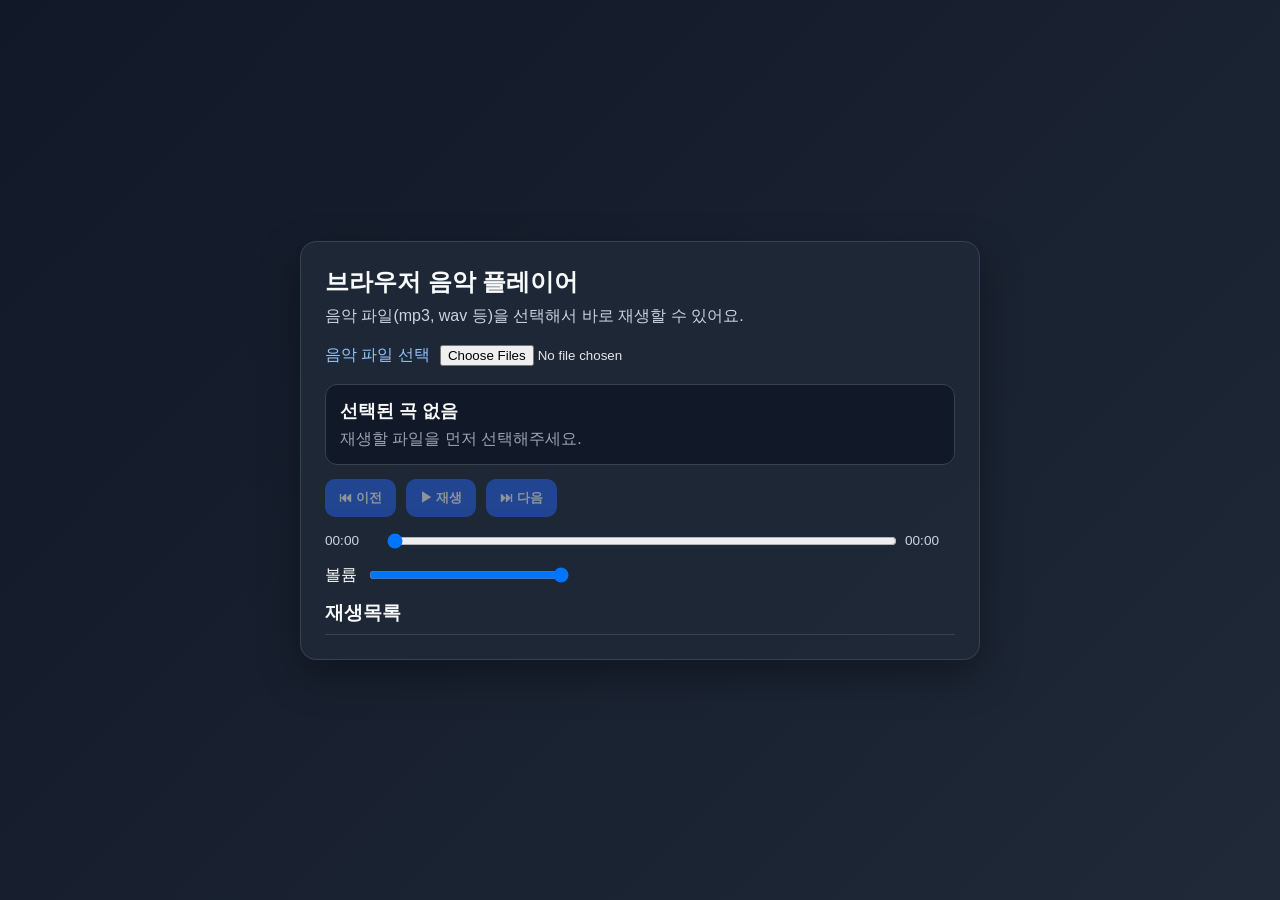
==== index.html @ d80be322 "Add files via upload" ====
<!doctype html>
<html lang="ko">
  <head>
    <meta charset="UTF-8" />
    <meta name="viewport" content="width=device-width, initial-scale=1.0" />
    <title>Browser Music Player</title>
    <link rel="stylesheet" href="./style.css" />
  </head>
  <body>
    <main class="player">
      <h1>브라우저 음악 플레이어</h1>
      <p class="hint">음악 파일(mp3, wav 등)을 선택해서 바로 재생할 수 있어요.</p>

      <label class="file-picker">
        <span>음악 파일 선택</span>
        <input id="fileInput" type="file" accept="audio/*" multiple />
      </label>

      <section class="now-playing">
        <h2 id="trackTitle">선택된 곡 없음</h2>
        <p id="trackMeta">재생할 파일을 먼저 선택해주세요.</p>
      </section>

      <section class="controls">
        <button id="prevBtn" type="button">⏮ 이전</button>
        <button id="playPauseBtn" type="button">▶ 재생</button>
        <button id="nextBtn" type="button">⏭ 다음</button>
      </section>

      <section class="timeline">
        <span id="currentTime">00:00</span>
        <input id="progress" type="range" min="0" max="100" value="0" />
        <span id="duration">00:00</span>
      </section>

      <section class="volume-wrap">
        <label for="volume">볼륨</label>
        <input id="volume" type="range" min="0" max="1" step="0.01" value="1" />
      </section>

      <section class="playlist-wrap">
        <h3>재생목록</h3>
        <ul id="playlist"></ul>
      </section>
    </main>

    <script src="./app.js"></script>
  </body>
</html>
---- style.css ----
* {
  box-sizing: border-box;
}

body {
  margin: 0;
  font-family: -apple-system, BlinkMacSystemFont, "Segoe UI", Roboto, sans-serif;
  background: linear-gradient(135deg, #111827, #1f2937);
  color: #f9fafb;
  min-height: 100vh;
  display: grid;
  place-items: center;
  padding: 20px;
}

.player {
  width: min(680px, 100%);
  background: rgba(31, 41, 55, 0.9);
  border: 1px solid #374151;
  border-radius: 16px;
  padding: 24px;
  box-shadow: 0 15px 40px rgba(0, 0, 0, 0.35);
}

h1 {
  margin: 0 0 8px;
  font-size: 1.5rem;
}

.hint {
  margin: 0 0 18px;
  color: #cbd5e1;
}

.file-picker {
  display: inline-flex;
  align-items: center;
  gap: 10px;
  margin-bottom: 18px;
  cursor: pointer;
  color: #93c5fd;
}

.file-picker input {
  color: #e5e7eb;
}

.now-playing {
  background: #111827;
  border: 1px solid #374151;
  border-radius: 12px;
  padding: 14px;
  margin-bottom: 14px;
}

.now-playing h2 {
  margin: 0 0 6px;
  font-size: 1.1rem;
}

.now-playing p {
  margin: 0;
  color: #9ca3af;
}

.controls {
  display: flex;
  gap: 10px;
  margin-bottom: 14px;
}

.controls button {
  border: 0;
  border-radius: 10px;
  padding: 10px 14px;
  cursor: pointer;
  font-weight: 600;
  background: #2563eb;
  color: #fff;
}

.controls button:disabled {
  opacity: 0.5;
  cursor: not-allowed;
}

.timeline {
  display: grid;
  grid-template-columns: 50px 1fr 50px;
  align-items: center;
  gap: 10px;
  margin-bottom: 14px;
  font-size: 0.85rem;
  color: #cbd5e1;
}

.timeline input {
  width: 100%;
}

.volume-wrap {
  display: flex;
  align-items: center;
  gap: 10px;
  margin-bottom: 14px;
}

.volume-wrap input {
  width: 200px;
}

.playlist-wrap h3 {
  margin: 0 0 8px;
}

#playlist {
  margin: 0;
  padding: 0;
  list-style: none;
  border-top: 1px solid #374151;
}

#playlist li {
  display: flex;
  justify-content: space-between;
  gap: 12px;
  padding: 10px 4px;
  border-bottom: 1px solid #374151;
  cursor: pointer;
  color: #e5e7eb;
}

#playlist li.active {
  color: #60a5fa;
  font-weight: 700;
}

.track-time {
  color: #94a3b8;
  font-size: 0.85rem;
}
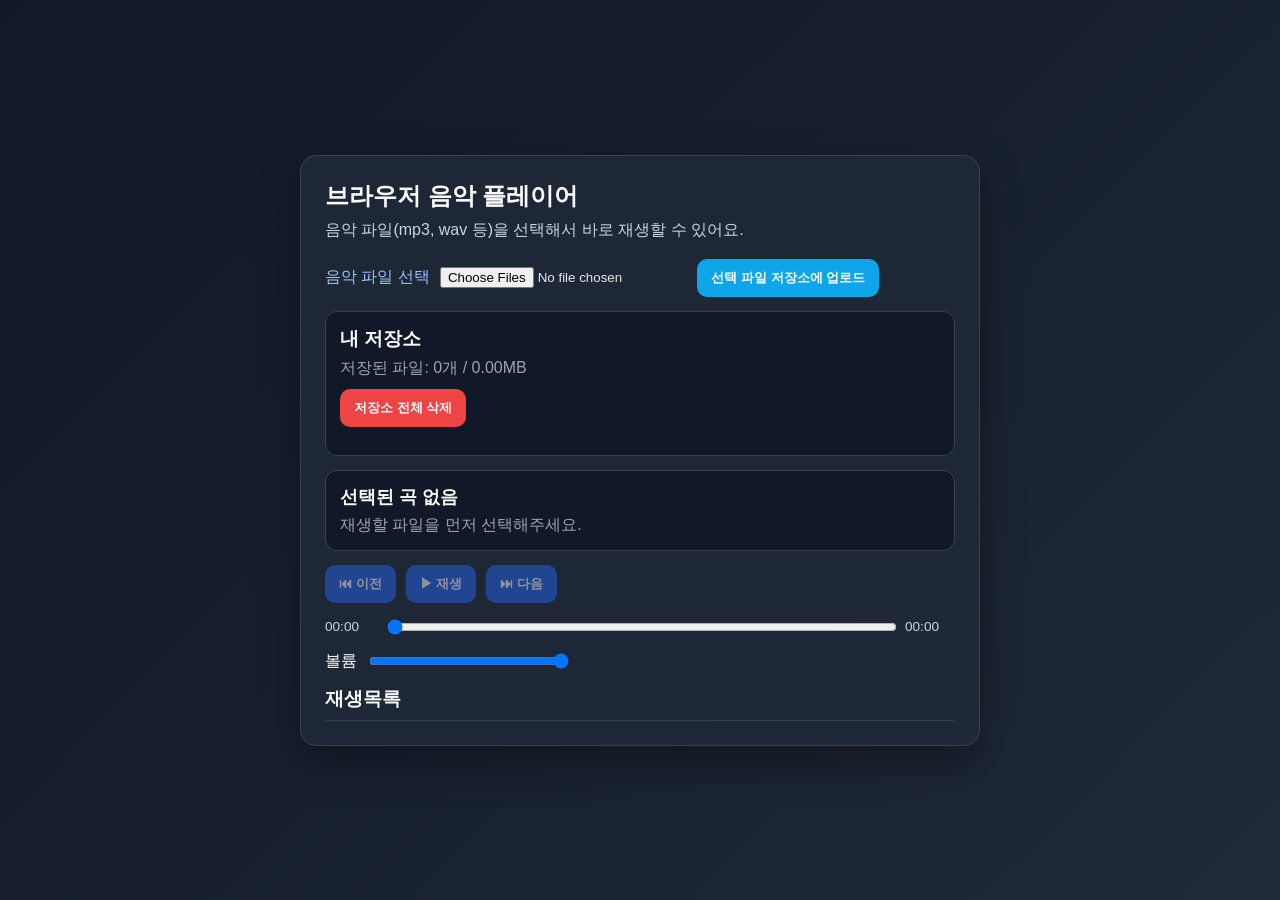
==== commit 1819b25e: "Add files via upload" ====
--- a/index.html
+++ b/index.html
@@ -15,6 +15,13 @@
         <span>음악 파일 선택</span>
         <input id="fileInput" type="file" accept="audio/*" multiple />
       </label>
+      <button id="saveToStorageBtn" class="secondary-btn" type="button">선택 파일 저장소에 업로드</button>
+
+      <section class="storage-panel">
+        <h3>내 저장소</h3>
+        <p id="storageInfo">저장된 파일: 0개 / 0.00MB</p>
+        <button id="clearStorageBtn" class="danger-btn" type="button">저장소 전체 삭제</button>
+      </section>
 
       <section class="now-playing">
         <h2 id="trackTitle">선택된 곡 없음</h2>
--- a/style.css
+++ b/style.css
@@ -36,13 +36,50 @@
   display: inline-flex;
   align-items: center;
   gap: 10px;
-  margin-bottom: 18px;
+  margin-bottom: 10px;
   cursor: pointer;
   color: #93c5fd;
 }
 
 .file-picker input {
   color: #e5e7eb;
+}
+
+.secondary-btn,
+.danger-btn {
+  border: 0;
+  border-radius: 10px;
+  padding: 10px 14px;
+  cursor: pointer;
+  font-weight: 600;
+  margin-bottom: 14px;
+}
+
+.secondary-btn {
+  background: #0ea5e9;
+  color: #fff;
+}
+
+.danger-btn {
+  background: #ef4444;
+  color: #fff;
+}
+
+.storage-panel {
+  background: #111827;
+  border: 1px solid #374151;
+  border-radius: 12px;
+  padding: 14px;
+  margin-bottom: 14px;
+}
+
+.storage-panel h3 {
+  margin: 0 0 6px;
+}
+
+.storage-panel p {
+  margin: 0 0 10px;
+  color: #9ca3af;
 }
 
 .now-playing {
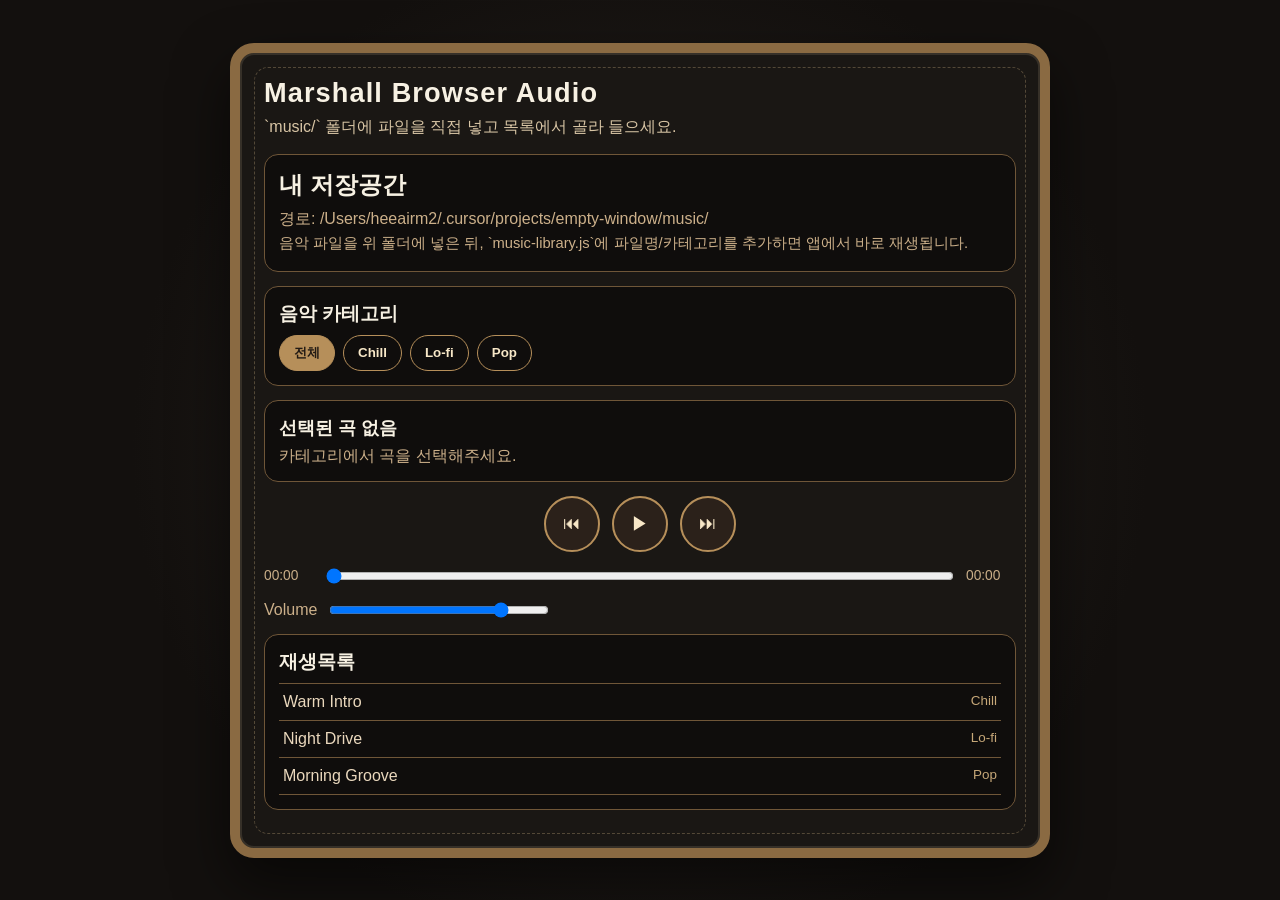
==== commit c8b40681: "Add files via upload" ====
--- a/index.html
+++ b/index.html
@@ -3,35 +3,38 @@
   <head>
     <meta charset="UTF-8" />
     <meta name="viewport" content="width=device-width, initial-scale=1.0" />
-    <title>Browser Music Player</title>
+    <title>Marshall Style Browser Player</title>
     <link rel="stylesheet" href="./style.css" />
   </head>
   <body>
-    <main class="player">
-      <h1>브라우저 음악 플레이어</h1>
-      <p class="hint">음악 파일(mp3, wav 등)을 선택해서 바로 재생할 수 있어요.</p>
+    <main class="speaker">
+      <header class="speaker-top">
+        <h1>Marshall Browser Audio</h1>
+        <p class="hint">`music/` 폴더에 파일을 직접 넣고 목록에서 골라 들으세요.</p>
+      </header>
 
-      <label class="file-picker">
-        <span>음악 파일 선택</span>
-        <input id="fileInput" type="file" accept="audio/*" multiple />
-      </label>
-      <button id="saveToStorageBtn" class="secondary-btn" type="button">선택 파일 저장소에 업로드</button>
-
-      <section class="storage-panel">
-        <h3>내 저장소</h3>
-        <p id="storageInfo">저장된 파일: 0개 / 0.00MB</p>
-        <button id="clearStorageBtn" class="danger-btn" type="button">저장소 전체 삭제</button>
+      <section class="storage-box">
+        <h2>내 저장공간</h2>
+        <p id="storagePath">경로: /Users/heeairm2/.cursor/projects/empty-window/music/</p>
+        <p class="storage-tip">
+          음악 파일을 위 폴더에 넣은 뒤, `music-library.js`에 파일명/카테고리를 추가하면 앱에서 바로 재생됩니다.
+        </p>
       </section>
 
-      <section class="now-playing">
+      <section class="category-box">
+        <h3>음악 카테고리</h3>
+        <div id="categoryButtons" class="categories"></div>
+      </section>
+
+      <section class="display-panel">
         <h2 id="trackTitle">선택된 곡 없음</h2>
-        <p id="trackMeta">재생할 파일을 먼저 선택해주세요.</p>
+        <p id="trackMeta">카테고리에서 곡을 선택해주세요.</p>
       </section>
 
       <section class="controls">
-        <button id="prevBtn" type="button">⏮ 이전</button>
-        <button id="playPauseBtn" type="button">▶ 재생</button>
-        <button id="nextBtn" type="button">⏭ 다음</button>
+        <button id="prevBtn" type="button">⏮</button>
+        <button id="playPauseBtn" type="button">▶</button>
+        <button id="nextBtn" type="button">⏭</button>
       </section>
 
       <section class="timeline">
@@ -40,9 +43,9 @@
         <span id="duration">00:00</span>
       </section>
 
-      <section class="volume-wrap">
-        <label for="volume">볼륨</label>
-        <input id="volume" type="range" min="0" max="1" step="0.01" value="1" />
+      <section class="knobs">
+        <label for="volume">Volume</label>
+        <input id="volume" type="range" min="0" max="1" step="0.01" value="0.8" />
       </section>
 
       <section class="playlist-wrap">
@@ -51,6 +54,7 @@
       </section>
     </main>
 
+    <script src="./music-library.js"></script>
     <script src="./app.js"></script>
   </body>
 </html>
--- a/style.css
+++ b/style.css
@@ -4,120 +4,122 @@
 
 body {
   margin: 0;
-  font-family: -apple-system, BlinkMacSystemFont, "Segoe UI", Roboto, sans-serif;
-  background: linear-gradient(135deg, #111827, #1f2937);
-  color: #f9fafb;
+  font-family: "Arial", sans-serif;
   min-height: 100vh;
   display: grid;
   place-items: center;
-  padding: 20px;
+  background: radial-gradient(circle at center, #2a2521 0%, #13100e 65%);
+  color: #f7f1e3;
+  padding: 24px;
 }
 
-.player {
-  width: min(680px, 100%);
-  background: rgba(31, 41, 55, 0.9);
-  border: 1px solid #374151;
-  border-radius: 16px;
+.speaker {
+  width: min(820px, 100%);
+  background: #1a1714;
+  border: 10px solid #8a6a42;
+  border-radius: 24px;
   padding: 24px;
-  box-shadow: 0 15px 40px rgba(0, 0, 0, 0.35);
+  box-shadow: 0 25px 55px rgba(0, 0, 0, 0.55), inset 0 0 0 2px rgba(255, 231, 183, 0.12);
+  position: relative;
 }
 
-h1 {
-  margin: 0 0 8px;
-  font-size: 1.5rem;
+.speaker::before {
+  content: "";
+  position: absolute;
+  inset: 14px;
+  border-radius: 14px;
+  border: 1px dashed rgba(255, 220, 160, 0.25);
+  pointer-events: none;
+}
+
+.speaker-top h1 {
+  margin: 0;
+  font-size: 1.7rem;
+  letter-spacing: 0.04em;
 }
 
 .hint {
-  margin: 0 0 18px;
-  color: #cbd5e1;
+  margin: 8px 0 16px;
+  color: #d8c5a5;
 }
 
-.file-picker {
-  display: inline-flex;
-  align-items: center;
-  gap: 10px;
-  margin-bottom: 10px;
-  cursor: pointer;
-  color: #93c5fd;
-}
-
-.file-picker input {
-  color: #e5e7eb;
-}
-
-.secondary-btn,
-.danger-btn {
-  border: 0;
-  border-radius: 10px;
-  padding: 10px 14px;
-  cursor: pointer;
-  font-weight: 600;
-  margin-bottom: 14px;
-}
-
-.secondary-btn {
-  background: #0ea5e9;
-  color: #fff;
-}
-
-.danger-btn {
-  background: #ef4444;
-  color: #fff;
-}
-
-.storage-panel {
-  background: #111827;
-  border: 1px solid #374151;
-  border-radius: 12px;
+.storage-box,
+.category-box,
+.display-panel,
+.playlist-wrap {
+  background: #0f0d0c;
+  border: 1px solid #6f5638;
+  border-radius: 14px;
   padding: 14px;
   margin-bottom: 14px;
 }
 
-.storage-panel h3 {
-  margin: 0 0 6px;
+.storage-box h2,
+.category-box h3,
+.playlist-wrap h3 {
+  margin: 0 0 8px;
 }
 
-.storage-panel p {
-  margin: 0 0 10px;
-  color: #9ca3af;
+.storage-box p {
+  margin: 4px 0;
+  color: #ccb08a;
 }
 
-.now-playing {
-  background: #111827;
-  border: 1px solid #374151;
-  border-radius: 12px;
-  padding: 14px;
-  margin-bottom: 14px;
+.storage-tip {
+  font-size: 0.92rem;
 }
 
-.now-playing h2 {
-  margin: 0 0 6px;
-  font-size: 1.1rem;
+.categories {
+  display: flex;
+  flex-wrap: wrap;
+  gap: 8px;
 }
 
-.now-playing p {
+.categories button {
+  border: 1px solid #b68f5a;
+  border-radius: 999px;
+  background: transparent;
+  color: #f7e7c7;
+  padding: 8px 14px;
+  cursor: pointer;
+  font-weight: 600;
+}
+
+.categories button.active {
+  background: #b68f5a;
+  color: #221a14;
+}
+
+.display-panel h2 {
+  margin: 0 0 6px;
+  font-size: 1.15rem;
+}
+
+.display-panel p {
   margin: 0;
-  color: #9ca3af;
+  color: #ccb08a;
 }
 
 .controls {
   display: flex;
-  gap: 10px;
+  justify-content: center;
+  gap: 12px;
   margin-bottom: 14px;
 }
 
 .controls button {
-  border: 0;
-  border-radius: 10px;
-  padding: 10px 14px;
+  width: 56px;
+  height: 56px;
+  border-radius: 50%;
+  border: 2px solid #b68f5a;
+  background: #2b211a;
+  color: #f7e7c7;
+  font-size: 1.1rem;
   cursor: pointer;
-  font-weight: 600;
-  background: #2563eb;
-  color: #fff;
 }
 
 .controls button:disabled {
-  opacity: 0.5;
+  opacity: 0.4;
   cursor: not-allowed;
 }
 
@@ -127,52 +129,47 @@
   align-items: center;
   gap: 10px;
   margin-bottom: 14px;
-  font-size: 0.85rem;
-  color: #cbd5e1;
+  color: #ccb08a;
+  font-size: 0.86rem;
 }
 
-.timeline input {
-  width: 100%;
-}
-
-.volume-wrap {
+.knobs {
   display: flex;
   align-items: center;
   gap: 10px;
   margin-bottom: 14px;
+  color: #ccb08a;
 }
 
-.volume-wrap input {
-  width: 200px;
-}
-
-.playlist-wrap h3 {
-  margin: 0 0 8px;
+#volume {
+  width: 220px;
 }
 
 #playlist {
   margin: 0;
   padding: 0;
   list-style: none;
-  border-top: 1px solid #374151;
+  border-top: 1px solid #6f5638;
+  max-height: 240px;
+  overflow: auto;
 }
 
 #playlist li {
+  padding: 9px 4px;
   display: flex;
   justify-content: space-between;
-  gap: 12px;
-  padding: 10px 4px;
-  border-bottom: 1px solid #374151;
+  gap: 10px;
+  border-bottom: 1px solid #6f5638;
+  color: #ead8bd;
   cursor: pointer;
-  color: #e5e7eb;
 }
 
 #playlist li.active {
-  color: #60a5fa;
-  font-weight: 700;
+  background: rgba(182, 143, 90, 0.2);
+  color: #ffe7be;
 }
 
 .track-time {
-  color: #94a3b8;
-  font-size: 0.85rem;
+  font-size: 0.84rem;
+  color: #c7a879;
 }
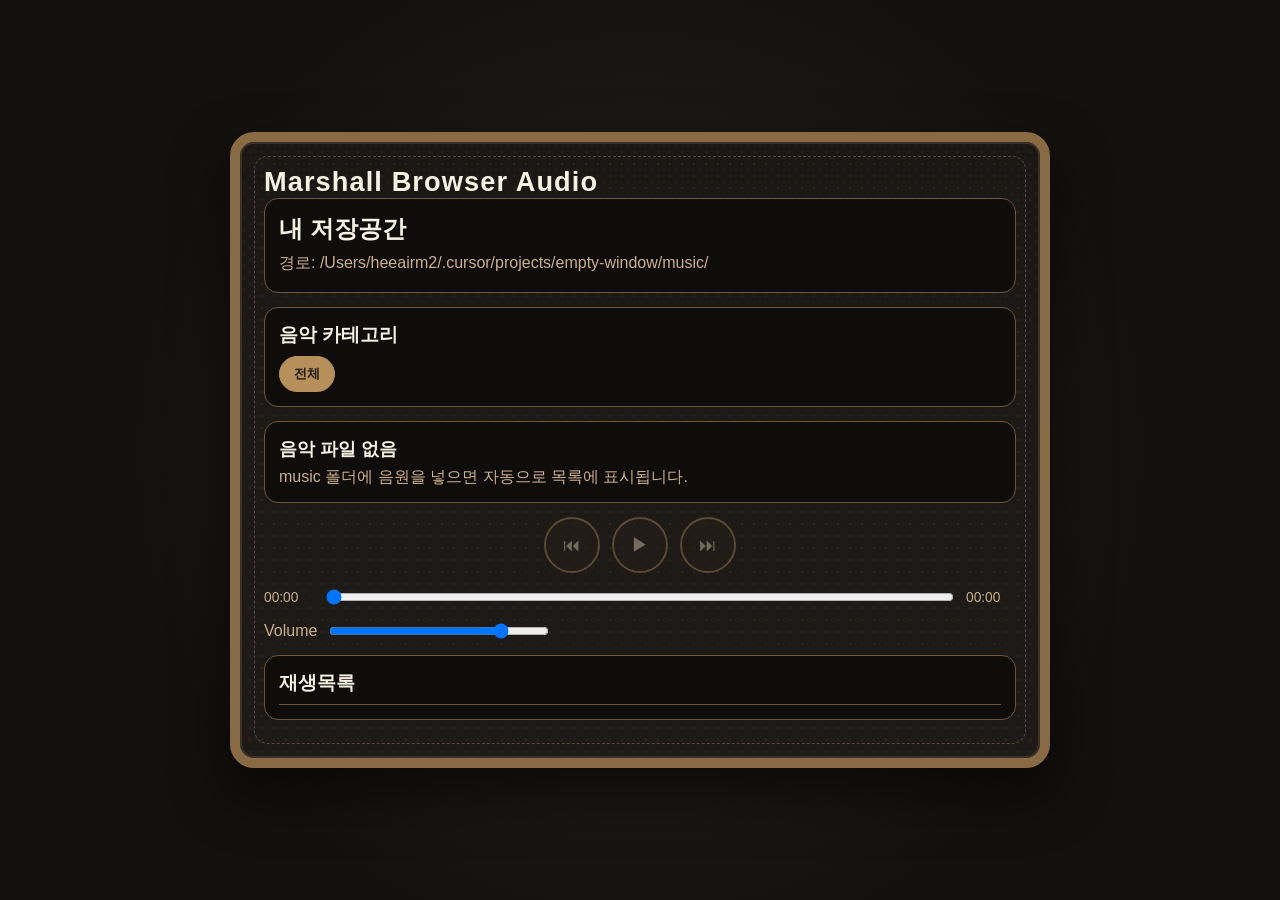
==== commit ab9acf28: "Add files via upload" ====
--- a/index.html
+++ b/index.html
@@ -10,15 +10,11 @@
     <main class="speaker">
       <header class="speaker-top">
         <h1>Marshall Browser Audio</h1>
-        <p class="hint">`music/` 폴더에 파일을 직접 넣고 목록에서 골라 들으세요.</p>
       </header>
 
       <section class="storage-box">
         <h2>내 저장공간</h2>
         <p id="storagePath">경로: /Users/heeairm2/.cursor/projects/empty-window/music/</p>
-        <p class="storage-tip">
-          음악 파일을 위 폴더에 넣은 뒤, `music-library.js`에 파일명/카테고리를 추가하면 앱에서 바로 재생됩니다.
-        </p>
       </section>
 
       <section class="category-box">
@@ -54,7 +50,6 @@
       </section>
     </main>
 
-    <script src="./music-library.js"></script>
     <script src="./app.js"></script>
   </body>
 </html>
--- a/style.css
+++ b/style.css
@@ -21,6 +21,7 @@
   padding: 24px;
   box-shadow: 0 25px 55px rgba(0, 0, 0, 0.55), inset 0 0 0 2px rgba(255, 231, 183, 0.12);
   position: relative;
+  overflow: hidden;
 }
 
 .speaker::before {
@@ -30,17 +31,32 @@
   border-radius: 14px;
   border: 1px dashed rgba(255, 220, 160, 0.25);
   pointer-events: none;
+  z-index: 1;
+}
+
+.speaker::after {
+  content: "";
+  position: absolute;
+  inset: 0;
+  background:
+    radial-gradient(circle at 10px 10px, rgba(220, 195, 148, 0.16) 0 1.4px, rgba(0, 0, 0, 0) 1.6px) 0 0 / 12px 12px,
+    radial-gradient(circle at 4px 4px, rgba(12, 10, 9, 0.9) 0 2px, rgba(0, 0, 0, 0) 2.1px) 0 0 / 12px 12px,
+    linear-gradient(180deg, rgba(0, 0, 0, 0.25), rgba(255, 255, 255, 0.03));
+  opacity: 0.35;
+  mix-blend-mode: screen;
+  pointer-events: none;
+  z-index: 0;
+}
+
+.speaker > * {
+  position: relative;
+  z-index: 2;
 }
 
 .speaker-top h1 {
   margin: 0;
   font-size: 1.7rem;
   letter-spacing: 0.04em;
-}
-
-.hint {
-  margin: 8px 0 16px;
-  color: #d8c5a5;
 }
 
 .storage-box,
@@ -63,10 +79,6 @@
 .storage-box p {
   margin: 4px 0;
   color: #ccb08a;
-}
-
-.storage-tip {
-  font-size: 0.92rem;
 }
 
 .categories {
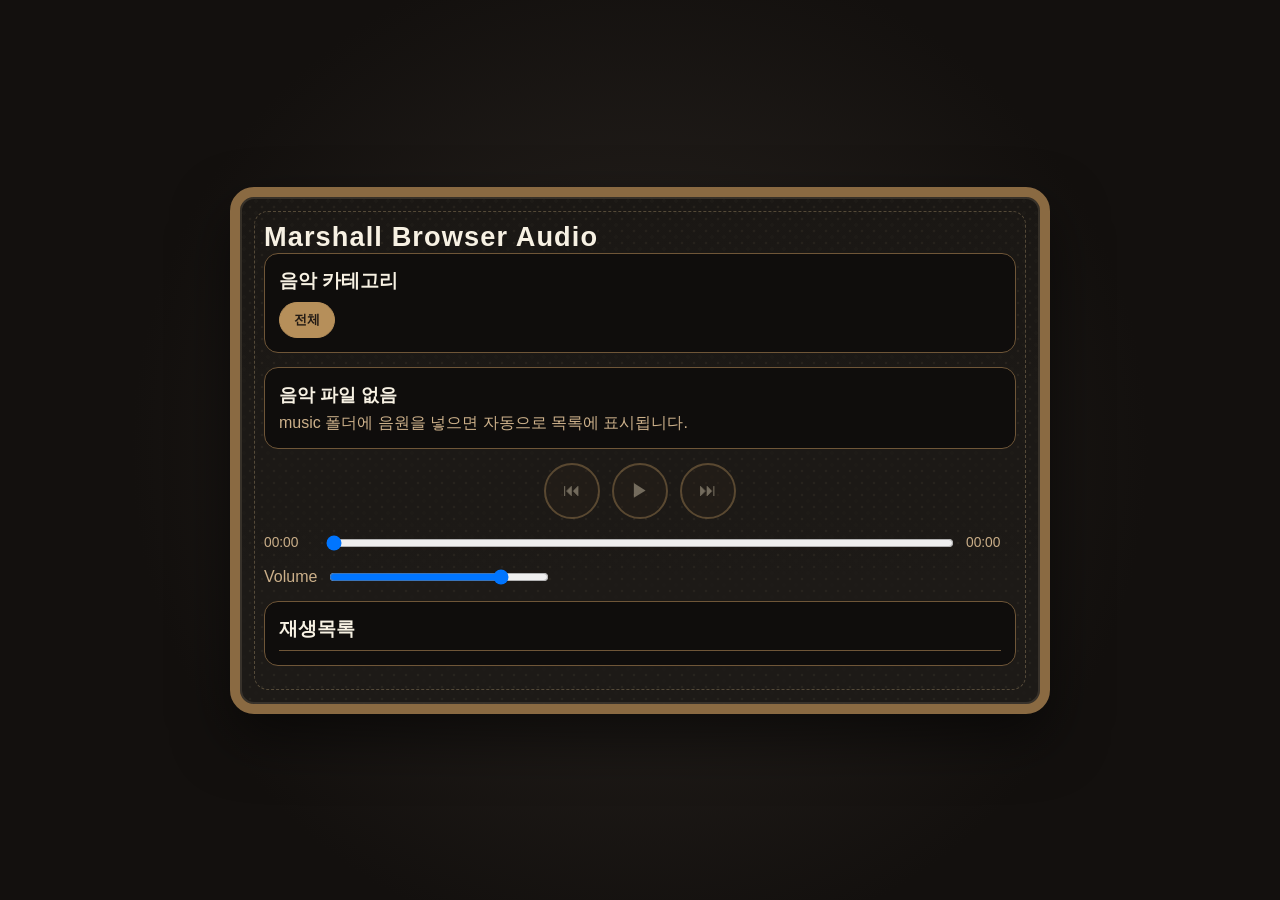
==== commit 93a3de19: "Add files via upload" ====
--- a/index.html
+++ b/index.html
@@ -11,11 +11,6 @@
       <header class="speaker-top">
         <h1>Marshall Browser Audio</h1>
       </header>
-
-      <section class="storage-box">
-        <h2>내 저장공간</h2>
-        <p id="storagePath">경로: /Users/heeairm2/.cursor/projects/empty-window/music/</p>
-      </section>
 
       <section class="category-box">
         <h3>음악 카테고리</h3>
--- a/style.css
+++ b/style.css
@@ -59,7 +59,6 @@
   letter-spacing: 0.04em;
 }
 
-.storage-box,
 .category-box,
 .display-panel,
 .playlist-wrap {
@@ -70,15 +69,9 @@
   margin-bottom: 14px;
 }
 
-.storage-box h2,
 .category-box h3,
 .playlist-wrap h3 {
   margin: 0 0 8px;
-}
-
-.storage-box p {
-  margin: 4px 0;
-  color: #ccb08a;
 }
 
 .categories {
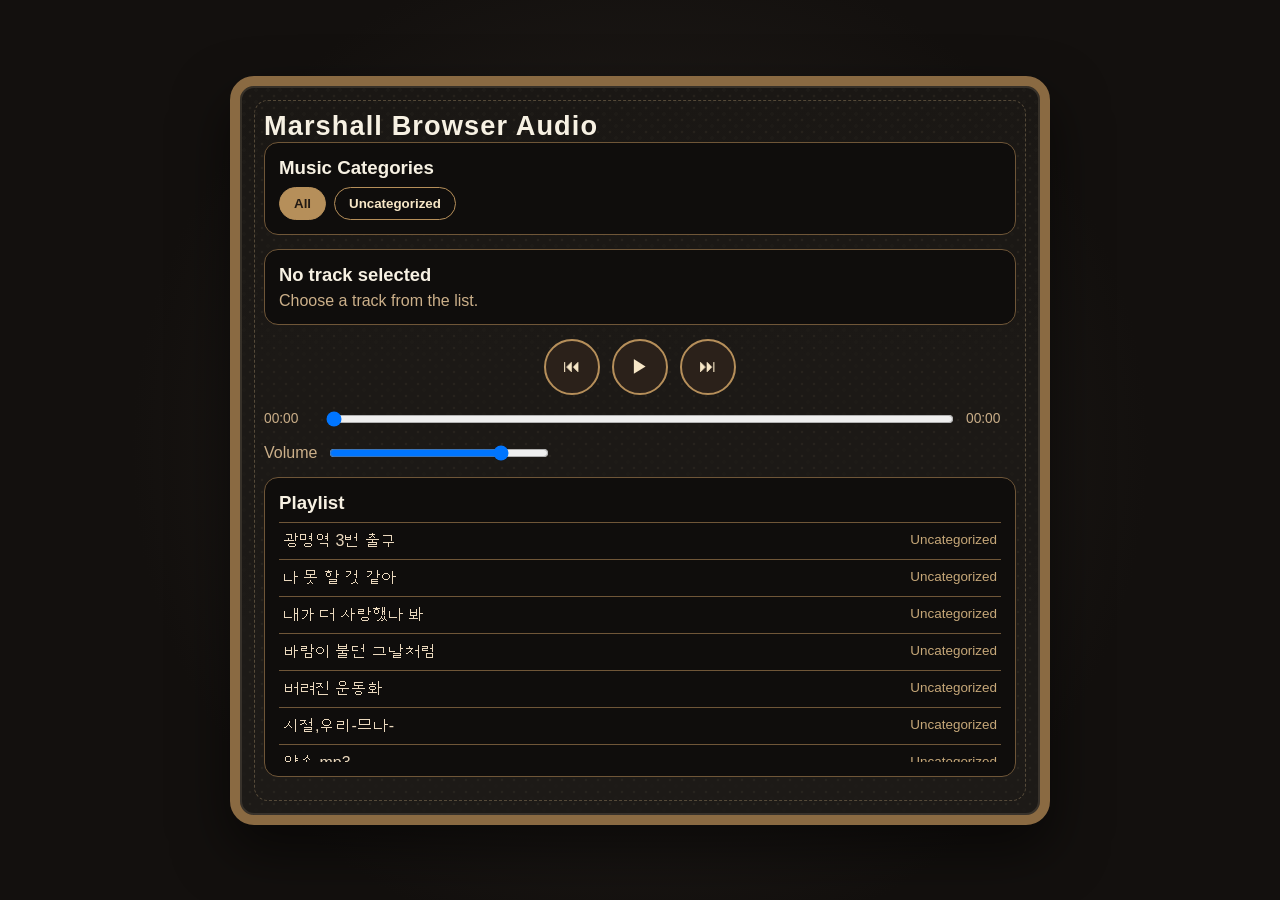
==== commit 3f9b05d8: "Add files via upload" ====
--- a/index.html
+++ b/index.html
@@ -13,13 +13,13 @@
       </header>
 
       <section class="category-box">
-        <h3>음악 카테고리</h3>
+        <h3>Music Categories</h3>
         <div id="categoryButtons" class="categories"></div>
       </section>
 
       <section class="display-panel">
-        <h2 id="trackTitle">선택된 곡 없음</h2>
-        <p id="trackMeta">카테고리에서 곡을 선택해주세요.</p>
+        <h2 id="trackTitle">No track selected</h2>
+        <p id="trackMeta">Choose a track from the list.</p>
       </section>
 
       <section class="controls">
@@ -40,7 +40,7 @@
       </section>
 
       <section class="playlist-wrap">
-        <h3>재생목록</h3>
+        <h3>Playlist</h3>
         <ul id="playlist"></ul>
       </section>
     </main>
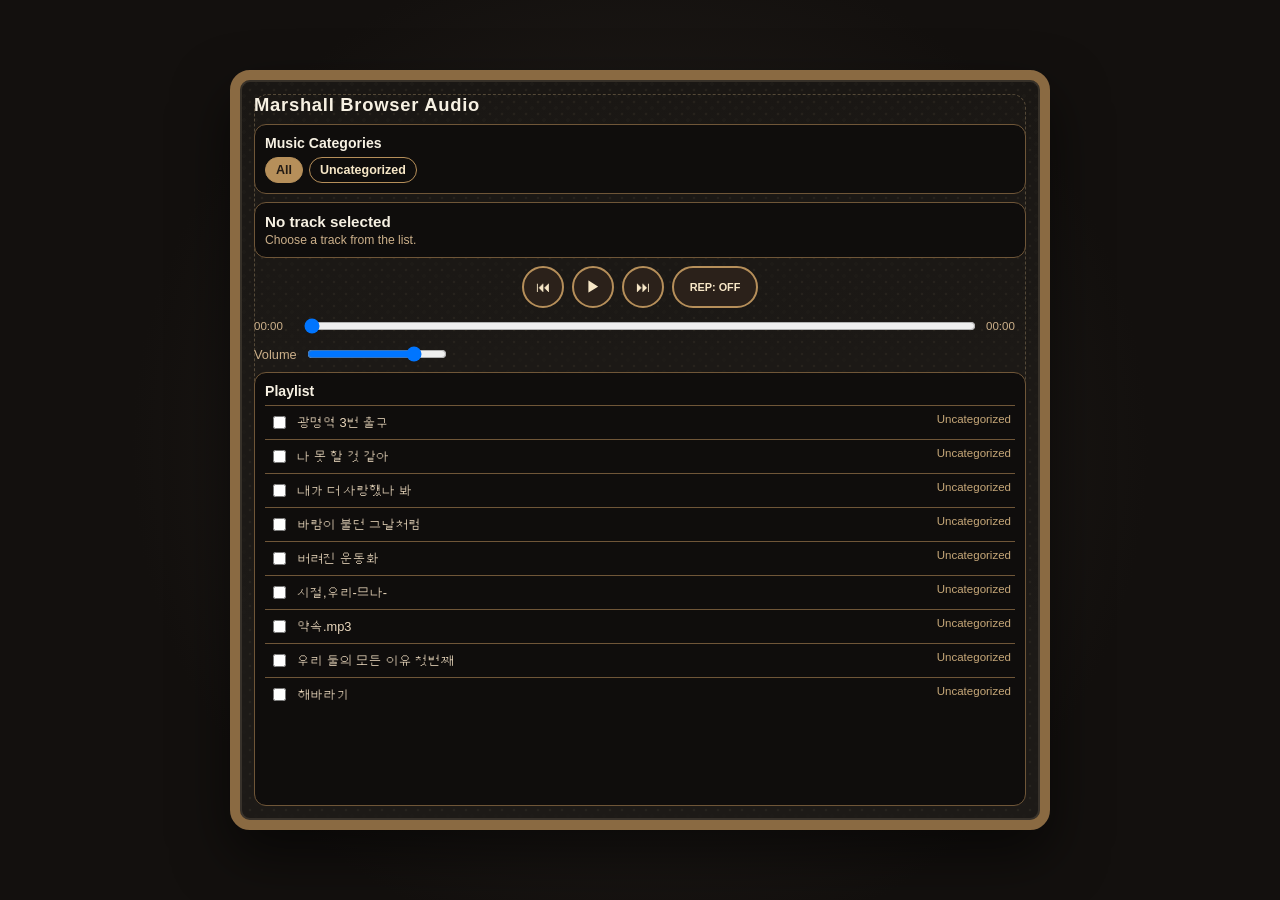
==== commit 5b92b17a: "Add files via upload" ====
--- a/index.html
+++ b/index.html
@@ -26,6 +26,7 @@
         <button id="prevBtn" type="button">⏮</button>
         <button id="playPauseBtn" type="button">▶</button>
         <button id="nextBtn" type="button">⏭</button>
+        <button id="repeatBtn" type="button" title="Repeat mode">REP: OFF</button>
       </section>
 
       <section class="timeline">
--- a/style.css
+++ b/style.css
@@ -5,23 +5,27 @@
 body {
   margin: 0;
   font-family: "Arial", sans-serif;
-  min-height: 100vh;
+  min-height: 100dvh;
   display: grid;
   place-items: center;
   background: radial-gradient(circle at center, #2a2521 0%, #13100e 65%);
   color: #f7f1e3;
-  padding: 24px;
+  padding: 10px;
 }
 
 .speaker {
   width: min(820px, 100%);
   background: #1a1714;
   border: 10px solid #8a6a42;
-  border-radius: 24px;
-  padding: 24px;
+  border-radius: 20px;
+  padding: 14px;
   box-shadow: 0 25px 55px rgba(0, 0, 0, 0.55), inset 0 0 0 2px rgba(255, 231, 183, 0.12);
   position: relative;
   overflow: hidden;
+  height: min(96dvh, 760px);
+  display: flex;
+  flex-direction: column;
+  gap: 8px;
 }
 
 .speaker::before {
@@ -55,7 +59,7 @@
 
 .speaker-top h1 {
   margin: 0;
-  font-size: 1.7rem;
+  font-size: 1.15rem;
   letter-spacing: 0.04em;
 }
 
@@ -64,20 +68,21 @@
 .playlist-wrap {
   background: #0f0d0c;
   border: 1px solid #6f5638;
-  border-radius: 14px;
-  padding: 14px;
-  margin-bottom: 14px;
+  border-radius: 12px;
+  padding: 10px;
+  margin-bottom: 0;
 }
 
 .category-box h3,
 .playlist-wrap h3 {
-  margin: 0 0 8px;
+  margin: 0 0 6px;
+  font-size: 0.88rem;
 }
 
 .categories {
   display: flex;
   flex-wrap: wrap;
-  gap: 8px;
+  gap: 6px;
 }
 
 .categories button {
@@ -85,9 +90,10 @@
   border-radius: 999px;
   background: transparent;
   color: #f7e7c7;
-  padding: 8px 14px;
+  padding: 5px 10px;
   cursor: pointer;
   font-weight: 600;
+  font-size: 0.78rem;
 }
 
 .categories button.active {
@@ -96,31 +102,40 @@
 }
 
 .display-panel h2 {
-  margin: 0 0 6px;
-  font-size: 1.15rem;
+  margin: 0 0 3px;
+  font-size: 0.95rem;
 }
 
 .display-panel p {
   margin: 0;
   color: #ccb08a;
+  font-size: 0.76rem;
 }
 
 .controls {
   display: flex;
   justify-content: center;
-  gap: 12px;
-  margin-bottom: 14px;
+  gap: 8px;
 }
 
 .controls button {
-  width: 56px;
-  height: 56px;
+  width: 42px;
+  height: 42px;
   border-radius: 50%;
   border: 2px solid #b68f5a;
   background: #2b211a;
   color: #f7e7c7;
-  font-size: 1.1rem;
+  font-size: 0.92rem;
   cursor: pointer;
+}
+
+#repeatBtn {
+  width: auto;
+  min-width: 86px;
+  border-radius: 999px;
+  padding: 0 10px;
+  font-size: 0.68rem;
+  font-weight: 700;
 }
 
 .controls button:disabled {
@@ -130,24 +145,23 @@
 
 .timeline {
   display: grid;
-  grid-template-columns: 50px 1fr 50px;
+  grid-template-columns: 40px 1fr 40px;
   align-items: center;
-  gap: 10px;
-  margin-bottom: 14px;
+  gap: 8px;
   color: #ccb08a;
-  font-size: 0.86rem;
+  font-size: 0.72rem;
 }
 
 .knobs {
   display: flex;
   align-items: center;
-  gap: 10px;
-  margin-bottom: 14px;
+  gap: 8px;
   color: #ccb08a;
+  font-size: 0.8rem;
 }
 
 #volume {
-  width: 220px;
+  width: 140px;
 }
 
 #playlist {
@@ -155,18 +169,32 @@
   padding: 0;
   list-style: none;
   border-top: 1px solid #6f5638;
-  max-height: 240px;
+  max-height: min(38dvh, 300px);
+  min-height: 180px;
   overflow: auto;
+  overscroll-behavior: contain;
+  -webkit-overflow-scrolling: touch;
 }
 
 #playlist li {
-  padding: 9px 4px;
+  padding: 7px 4px;
   display: flex;
   justify-content: space-between;
   gap: 10px;
   border-bottom: 1px solid #6f5638;
   color: #ead8bd;
   cursor: pointer;
+  font-size: 0.8rem;
+}
+
+.track-left {
+  display: inline-flex;
+  align-items: center;
+  gap: 8px;
+}
+
+.track-left input[type="checkbox"] {
+  accent-color: #b68f5a;
 }
 
 #playlist li.active {
@@ -175,6 +203,26 @@
 }
 
 .track-time {
-  font-size: 0.84rem;
+  font-size: 0.72rem;
   color: #c7a879;
 }
+
+.playlist-wrap {
+  flex: 1;
+  min-height: 0;
+}
+
+@media (max-width: 480px) {
+  .speaker {
+    height: 96dvh;
+    padding: 12px;
+  }
+
+  .speaker-top h1 {
+    font-size: 1.02rem;
+  }
+
+  #playlist {
+    max-height: min(40dvh, 260px);
+  }
+}
